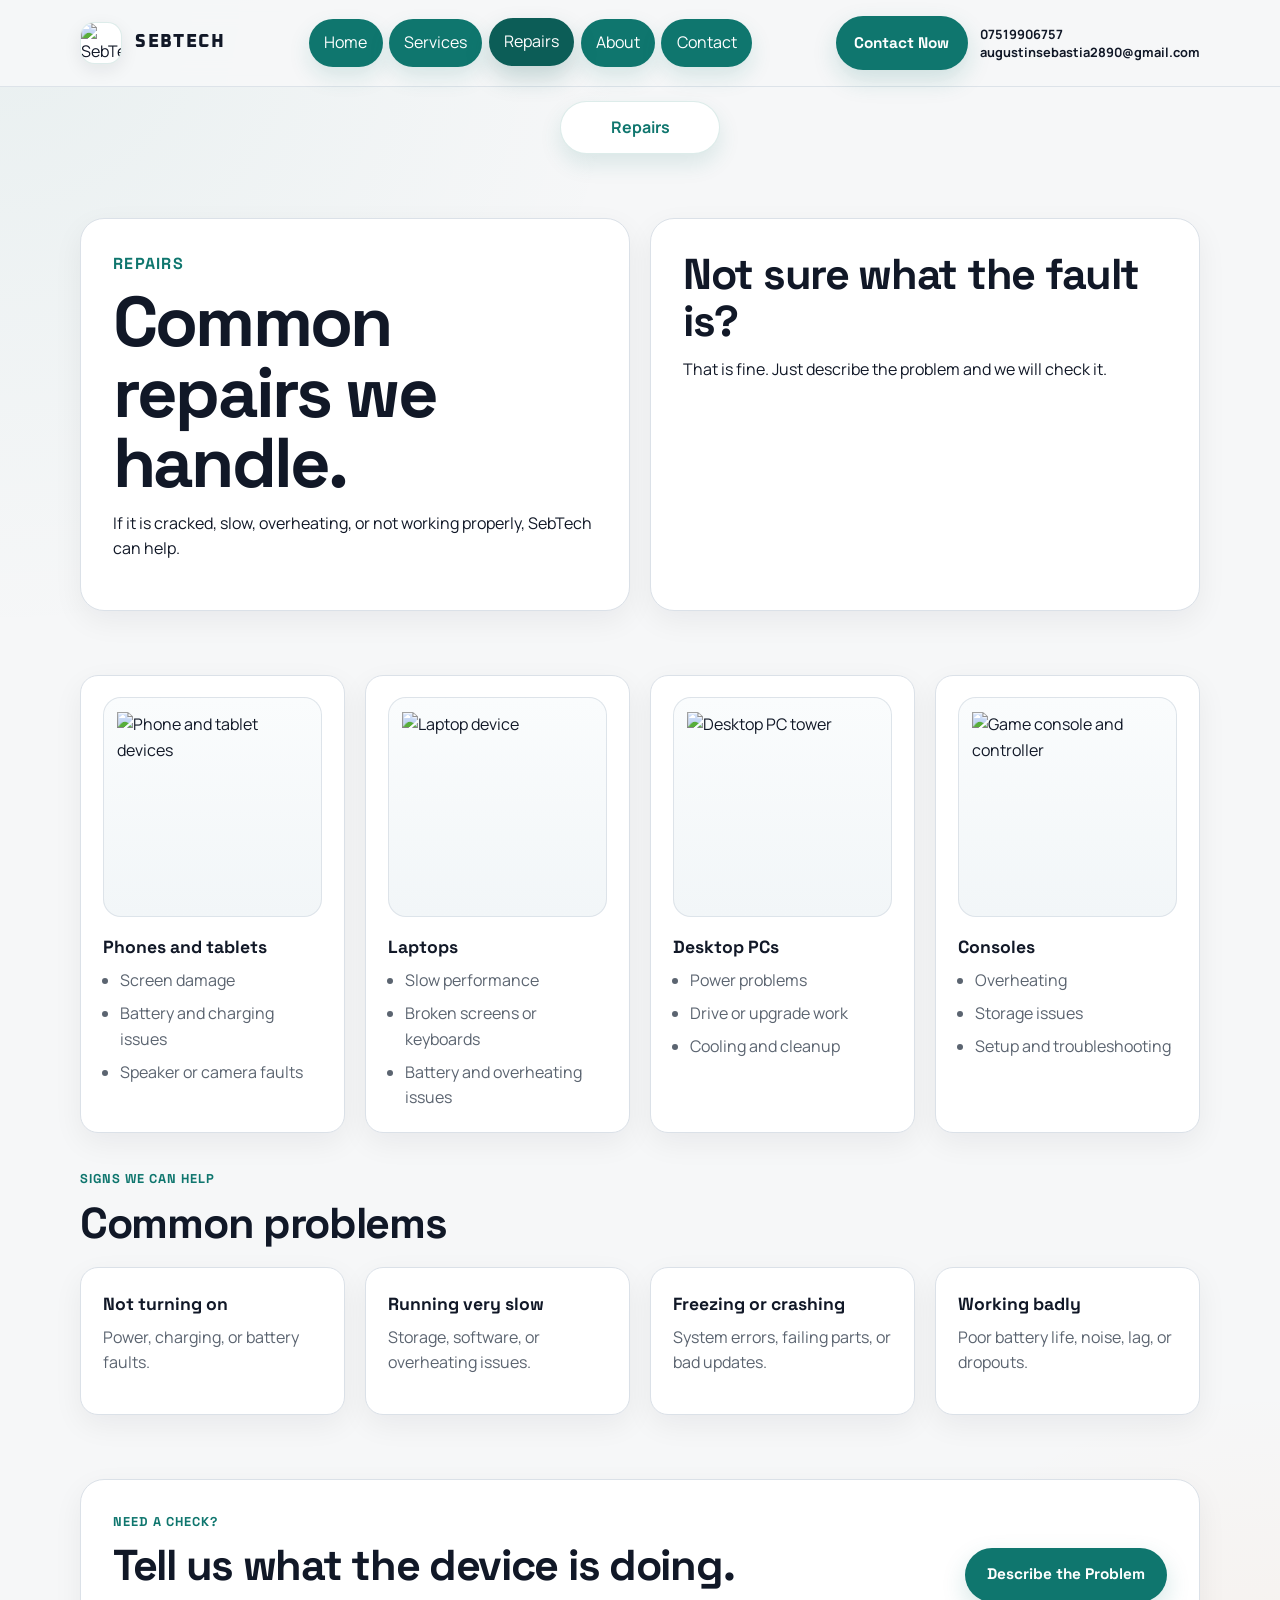
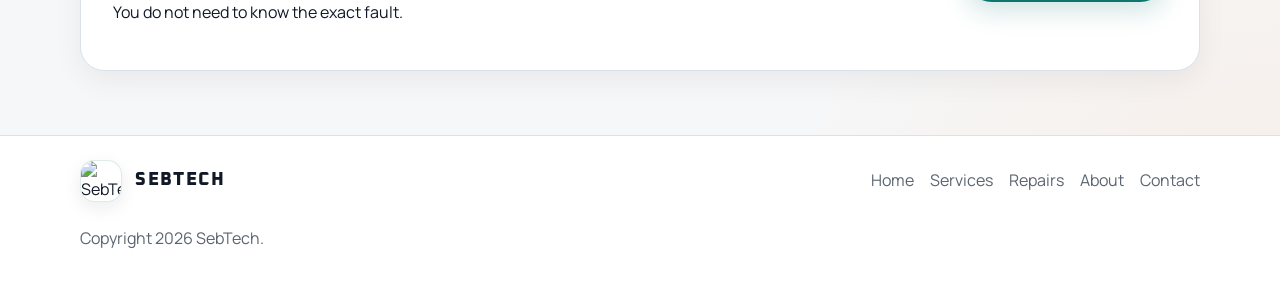
==== repairs.html @ c8111c4c "Add files via upload" ====
<!DOCTYPE html>
<html lang="en">
<head>
  <meta charset="UTF-8">
  <meta name="viewport" content="width=device-width, initial-scale=1.0">
  <title>Repairs | SebTech</title>
  <meta name="description" content="See the main device repairs SebTech can help with.">
  <link rel="preconnect" href="https://fonts.googleapis.com">
  <link rel="preconnect" href="https://fonts.gstatic.com" crossorigin>
  <link href="https://fonts.googleapis.com/css2?family=Manrope:wght@400;500;600;700;800&family=Oxanium:wght@600;700;800&family=Space+Grotesk:wght@500;700&display=swap" rel="stylesheet">
  <link rel="stylesheet" href="./styles.css">
</head>
<body data-page="repairs">
  <header class="site-header">
    <div class="container header-row">
      <a class="brand" href="index.html" aria-label="SebTech home">
        <span class="brand-mark"><img src="./assets/sebtech-logo.png" alt="SebTech logo"></span>
        <span class="brand-text">
          <strong>SebTech</strong>
        </span>
      </a>

      <button class="nav-toggle" type="button" aria-expanded="false" aria-label="Toggle navigation">
        <span></span>
        <span></span>
      </button>

      <nav class="site-nav" aria-label="Main navigation">
        <a href="index.html">Home</a>
        <a href="services.html">Services</a>
        <a href="repairs.html">Repairs</a>
        <a href="about.html">About</a>
        <a href="contact.html">Contact</a>
      </nav>

      <div class="header-actions hide-mobile">
        <a class="button button-small button-solid" href="contact.html#book">Contact Now</a>
        <a class="header-contact-inline" href="contact.html#book">
          <span>07519906757</span>
          <span>augustinsebastia2890@gmail.com</span>
        </a>
      </div>
    </div>
  </header>

  <main>
    <section class="page-hero">
      <div class="container page-hero-grid">
        <div class="page-copy reveal">
          <p class="eyebrow">Repairs</p>
          <h1>Common repairs we handle.</h1>
          <p>If it is cracked, slow, overheating, or not working properly, SebTech can help.</p>
        </div>
        <div class="hero-side-card reveal">
          <h2>Not sure what the fault is?</h2>
          <p>That is fine. Just describe the problem and we will check it.</p>
        </div>
      </div>
    </section>

    <section class="section">
      <div class="container repair-grid">
        <article class="repair-card reveal">
          <figure class="repair-media">
            <img src="./assets/repair-phone.png" alt="Phone and tablet devices">
          </figure>
          <h3>Phones and tablets</h3>
          <ul class="bullet-list">
            <li>Screen damage</li>
            <li>Battery and charging issues</li>
            <li>Speaker or camera faults</li>
          </ul>
        </article>
        <article class="repair-card reveal">
          <figure class="repair-media">
            <img src="./assets/repair-laptop.png" alt="Laptop device">
          </figure>
          <h3>Laptops</h3>
          <ul class="bullet-list">
            <li>Slow performance</li>
            <li>Broken screens or keyboards</li>
            <li>Battery and overheating issues</li>
          </ul>
        </article>
        <article class="repair-card reveal">
          <figure class="repair-media">
            <img src="./assets/repair-desktop.png" alt="Desktop PC tower">
          </figure>
          <h3>Desktop PCs</h3>
          <ul class="bullet-list">
            <li>Power problems</li>
            <li>Drive or upgrade work</li>
            <li>Cooling and cleanup</li>
          </ul>
        </article>
        <article class="repair-card reveal">
          <figure class="repair-media">
            <img src="./assets/repair-console.png" alt="Game console and controller">
          </figure>
          <h3>Consoles</h3>
          <ul class="bullet-list">
            <li>Overheating</li>
            <li>Storage issues</li>
            <li>Setup and troubleshooting</li>
          </ul>
        </article>
      </div>
    </section>

    <section class="section section-alt">
      <div class="container">
        <div class="section-heading reveal">
          <p class="eyebrow">Signs We Can Help</p>
          <h2>Common problems</h2>
        </div>

        <div class="card-grid three-up">
          <article class="info-card reveal">
            <h3>Not turning on</h3>
            <p>Power, charging, or battery faults.</p>
          </article>
          <article class="info-card reveal">
            <h3>Running very slow</h3>
            <p>Storage, software, or overheating issues.</p>
          </article>
          <article class="info-card reveal">
            <h3>Freezing or crashing</h3>
            <p>System errors, failing parts, or bad updates.</p>
          </article>
          <article class="info-card reveal">
            <h3>Working badly</h3>
            <p>Poor battery life, noise, lag, or dropouts.</p>
          </article>
        </div>
      </div>
    </section>

    <section class="section cta-section">
      <div class="container cta-card reveal">
        <div>
          <p class="eyebrow">Need A Check?</p>
          <h2>Tell us what the device is doing.</h2>
          <p>You do not need to know the exact fault.</p>
        </div>
        <a class="button button-solid" href="contact.html#book">Describe the Problem</a>
      </div>
    </section>
  </main>

  <footer class="site-footer">
    <div class="container footer-simple">
      <a class="brand footer-brand" href="index.html">
        <span class="brand-mark"><img src="./assets/sebtech-logo.png" alt="SebTech logo"></span>
        <span class="brand-text">
          <strong>SebTech</strong>
        </span>
      </a>

      <nav class="footer-nav" aria-label="Footer navigation">
        <a href="index.html">Home</a>
        <a href="services.html">Services</a>
        <a href="repairs.html">Repairs</a>
        <a href="about.html">About</a>
        <a href="contact.html">Contact</a>
      </nav>
    </div>
    <div class="container footer-bottom">
      <p>Copyright <span class="year"></span> SebTech.</p>
    </div>
  </footer>

  <script src="./script.js"></script>
</body>
</html>
---- styles.css ----
*,
*::before,
*::after {
  box-sizing: border-box;
}

:root {
  --bg: #f6f7f8;
  --surface: #ffffff;
  --surface-soft: #f1f5f9;
  --text: #111827;
  --muted: #5b6470;
  --line: #dbe1e8;
  --brand: #0f766e;
  --brand-soft: #e6f4f2;
  --accent: #ff7a18;
  --shadow: 0 10px 30px rgba(15, 23, 42, 0.06);
  --radius-lg: 24px;
  --radius-md: 18px;
  --radius-sm: 12px;
  --container: 1120px;
  --scroll-progress: 0;
}

html {
  scroll-behavior: smooth;
}

body {
  margin: 0;
  font-family: "Manrope", "Segoe UI", sans-serif;
  color: var(--text);
  background:
    radial-gradient(circle at top left, rgba(15, 118, 110, 0.06), transparent 28%),
    radial-gradient(circle at bottom right, rgba(255, 122, 24, 0.08), transparent 22%),
    var(--bg);
  line-height: 1.6;
}

.scroll-progress {
  position: fixed;
  inset: 0 auto auto 0;
  width: calc(var(--scroll-progress) * 100%);
  height: 3px;
  background: linear-gradient(90deg, var(--brand), var(--accent));
  z-index: 20;
  box-shadow: 0 0 18px rgba(15, 118, 110, 0.25);
}

a {
  color: inherit;
  text-decoration: none;
}

img {
  max-width: 100%;
  display: block;
}

p,
h1,
h2,
h3,
ul {
  margin-top: 0;
}

.container {
  width: min(var(--container), calc(100% - 2rem));
  margin: 0 auto;
}

.site-header {
  position: sticky;
  top: 0;
  z-index: 10;
  background: rgba(246, 247, 248, 0.95);
  backdrop-filter: blur(12px);
  border-bottom: 1px solid rgba(219, 225, 232, 0.9);
}

.header-row {
  display: grid;
  grid-template-columns: auto minmax(0, 1fr) auto;
  align-items: center;
  gap: 1.25rem;
  padding: 1rem 0;
}

.brand {
  display: inline-flex;
  align-items: center;
  gap: 0.85rem;
}

.brand-mark {
  width: 2.6rem;
  height: 2.6rem;
  display: grid;
  place-items: center;
  border-radius: 0.9rem;
  background: #fff;
  border: 1px solid rgba(15, 118, 110, 0.14);
  overflow: hidden;
  box-shadow: 0 6px 18px rgba(15, 23, 42, 0.08);
}

.brand-mark img {
  width: 100%;
  height: 100%;
  object-fit: cover;
  display: block;
}

.brand-text {
  display: flex;
  align-items: center;
  line-height: 1;
}

.brand-text strong,
h1,
h2,
h3,
.button,
.eyebrow,
.nav-toggle {
  font-family: "Space Grotesk", "Segoe UI", sans-serif;
}

.brand-text strong {
  font-family: "Oxanium", "Space Grotesk", "Segoe UI", sans-serif;
  font-size: 1.12rem;
  font-weight: 800;
  letter-spacing: 0.08em;
  text-transform: uppercase;
}

.site-nav {
  display: flex;
  justify-content: center;
  gap: 0.4rem;
  flex-wrap: wrap;
}

.footer-nav a {
  color: var(--muted);
  transition: color 180ms ease, background-color 180ms ease;
}

.site-nav a {
  display: inline-flex;
  align-items: center;
  justify-content: center;
  min-height: 2.75rem;
  padding: 0.7rem 0.95rem;
  border-radius: 999px;
  background: var(--brand);
  color: #fff;
  box-shadow: 0 10px 22px rgba(15, 118, 110, 0.14);
  transition: transform 180ms ease, box-shadow 180ms ease, background-color 180ms ease;
}

.site-nav a:hover,
.site-nav a:focus-visible,
.site-nav a[aria-current="page"] {
  color: #fff;
  background: #0c5d57;
  transform: translateY(-1px);
}

.site-nav a[aria-current="page"] {
  box-shadow: 0 12px 24px rgba(12, 93, 87, 0.22);
}

.header-actions {
  display: flex;
  align-items: center;
  gap: 0.75rem;
}

.header-contact-inline {
  display: flex;
  flex-direction: column;
  gap: 0.12rem;
}

.header-contact-inline {
  color: var(--text);
  font-size: 0.8rem;
  font-weight: 700;
  line-height: 1.25;
}

.header-contact-inline:hover,
.header-contact-inline:focus-visible {
  color: var(--brand);
}

.page-strip {
  padding: 0.9rem 0 0;
}

.page-switcher {
  display: flex;
  justify-content: center;
}

.page-current {
  min-height: 3rem;
  border-radius: 999px;
  box-shadow: 0 10px 22px rgba(15, 118, 110, 0.12);
}

.page-current {
  display: grid;
  place-items: center;
  min-width: 10rem;
  padding: 0.8rem 1.2rem;
  background: #fff;
  border: 1px solid rgba(15, 118, 110, 0.14);
  color: var(--brand);
  font-weight: 700;
}

.button {
  display: inline-flex;
  align-items: center;
  justify-content: center;
  min-height: 3.1rem;
  padding: 0.85rem 1.3rem;
  border-radius: 999px;
  border: 1px solid transparent;
  font-size: 0.96rem;
  font-weight: 700;
  position: relative;
  overflow: hidden;
  transition: transform 180ms ease, box-shadow 180ms ease, border-color 180ms ease, background-color 180ms ease;
}

.button::after {
  content: "";
  position: absolute;
  inset: 0;
  background: linear-gradient(120deg, transparent 25%, rgba(255, 255, 255, 0.34) 50%, transparent 75%);
  transform: translateX(-150%);
  transition: transform 520ms ease;
}

.button:hover,
.button:focus-visible {
  transform: translateY(-1px);
}

.button:hover::after,
.button:focus-visible::after {
  transform: translateX(150%);
}

.button-solid {
  background: var(--brand);
  color: #fff;
  box-shadow: 0 10px 24px rgba(15, 118, 110, 0.18);
}

.button-outline {
  background: var(--surface);
  color: var(--text);
  border-color: var(--line);
}

.button-small {
  min-height: 2.75rem;
  padding-inline: 1.1rem;
}

.button-row {
  display: flex;
  flex-wrap: wrap;
  gap: 0.85rem;
  margin: 1.5rem 0;
}

.button-row.center {
  justify-content: center;
}

.hero,
.page-hero {
  padding: 4rem 0 2rem;
}

.hero-grid,
.page-hero-grid,
.split-layout,
.contact-grid,
.card-grid,
.metric-grid,
.step-grid,
.repair-grid {
  display: grid;
  gap: 1.25rem;
}

.hero-grid,
.page-hero-grid,
.contact-grid,
.split-layout {
  grid-template-columns: repeat(2, minmax(0, 1fr));
}

.card-grid.three-up {
  grid-template-columns: repeat(auto-fit, minmax(220px, 1fr));
}

.metric-grid {
  grid-template-columns: repeat(auto-fit, minmax(150px, 1fr));
}

.step-grid {
  grid-template-columns: repeat(auto-fit, minmax(220px, 1fr));
}

.repair-grid {
  grid-template-columns: repeat(auto-fit, minmax(240px, 1fr));
}

.hero-copy,
.hero-panel,
.page-copy,
.hero-side-card,
.info-card,
.metric-card,
.step-card,
.repair-card,
.contact-card,
.booking-panel,
.callout,
.cta-card {
  background: var(--surface);
  border: 1px solid var(--line);
  border-radius: var(--radius-lg);
  box-shadow: var(--shadow);
}

.hero-copy,
.hero-panel,
.page-copy,
.hero-side-card,
.booking-panel {
  padding: 2rem;
}

.hero-copy {
  border-top: 4px solid var(--brand);
}

.hero-panel h2,
.hero-side-card h2,
.page-copy h1 {
  margin-bottom: 0.75rem;
}

.page-copy-wide {
  grid-column: 1 / -1;
  max-width: 46rem;
}

.quick-list {
  list-style: none;
  padding: 0;
  margin: 0;
  display: flex;
  flex-wrap: wrap;
  gap: 0.65rem;
}

.quick-list li {
  padding: 0.55rem 0.8rem;
  background: var(--surface-soft);
  border-radius: 999px;
  color: var(--text);
  font-size: 0.92rem;
  font-weight: 600;
  animation: chipFloat 5s ease-in-out infinite;
}

.quick-list li:nth-child(2) {
  animation-delay: 0.5s;
}

.quick-list li:nth-child(3) {
  animation-delay: 1s;
}

.quick-list li:nth-child(4) {
  animation-delay: 1.5s;
}

.section {
  padding: 2rem 0;
}

.section-alt {
  padding-top: 0;
}

.section-heading {
  max-width: 42rem;
  margin-bottom: 1.25rem;
}

.section-heading p:last-child,
.hero-text,
.metric-card span,
.info-card p,
.step-card p,
.repair-card li,
.contact-card p,
.form-note,
.callout span,
.footer-bottom p {
  color: var(--muted);
}

.form-note.is-success {
  color: var(--brand);
  font-weight: 700;
}

.eyebrow {
  display: inline-block;
  margin-bottom: 0.65rem;
  font-size: 0.8rem;
  font-weight: 700;
  letter-spacing: 0.08em;
  text-transform: uppercase;
  color: var(--brand);
}

h1 {
  font-size: clamp(2.5rem, 6vw, 4.4rem);
  line-height: 1;
  letter-spacing: -0.04em;
  margin-bottom: 0.9rem;
}

h2 {
  font-size: clamp(1.9rem, 4vw, 2.7rem);
  line-height: 1.08;
  letter-spacing: -0.03em;
  margin-bottom: 0.7rem;
}

h3 {
  font-size: 1.1rem;
  margin-bottom: 0.45rem;
}

.hero-text,
.page-copy p,
.hero-side-card p {
  font-size: 1rem;
}

.interactive-card {
  position: relative;
  overflow: hidden;
  isolation: isolate;
  transition: transform 220ms ease, box-shadow 220ms ease, border-color 220ms ease;
}

.interactive-card > * {
  position: relative;
  z-index: 1;
}

.interactive-card:hover,
.interactive-card:focus-within {
  transform: translateY(-6px);
  box-shadow: 0 20px 40px rgba(15, 23, 42, 0.1);
  border-color: rgba(15, 118, 110, 0.2);
}

.info-card,
.metric-card,
.step-card,
.repair-card,
.contact-card {
  padding: 1.35rem;
  border-radius: var(--radius-md);
}

.metric-card strong {
  display: block;
  margin-bottom: 0.35rem;
  font-size: 1rem;
}

.stacked-cards,
.contact-details {
  display: grid;
  gap: 1rem;
}

.step-card span {
  display: inline-grid;
  place-items: center;
  width: 2.25rem;
  height: 2.25rem;
  margin-bottom: 0.9rem;
  border-radius: 999px;
  background: var(--brand-soft);
  color: var(--brand);
  font-weight: 700;
}

.bullet-list {
  margin: 0;
  padding-left: 1.1rem;
  display: grid;
  gap: 0.45rem;
}

.repair-media {
  margin: 0 0 1rem;
  padding: 0.85rem;
  border-radius: var(--radius-md);
  background: linear-gradient(180deg, #fafcfd, #f2f6f8);
  border: 1px solid rgba(219, 225, 232, 0.9);
}

.repair-media img {
  width: 100%;
  aspect-ratio: 1 / 1;
  object-fit: contain;
}

.location-grid {
  display: grid;
  grid-template-columns: 1.2fr 0.8fr;
  gap: 1.25rem;
}

.map-card,
.location-card {
  background: var(--surface);
  border: 1px solid var(--line);
  border-radius: var(--radius-lg);
  box-shadow: var(--shadow);
}

.map-card {
  overflow: hidden;
  min-height: 24rem;
}

.map-frame {
  width: 100%;
  height: 100%;
  min-height: 24rem;
  border: 0;
}

.location-card {
  padding: 1.75rem;
}

.location-card p {
  color: var(--muted);
}

.location-card strong {
  color: var(--text);
}

.contact-section {
  padding-top: 0;
}

.callout {
  display: flex;
  gap: 0.65rem;
  align-items: start;
  padding: 1rem 1.1rem;
  border-radius: var(--radius-md);
  background: #fff8f2;
  border-color: #f4d8be;
}

.booking-panel {
  background: var(--surface);
}

form {
  display: grid;
  gap: 1rem;
}

.conditional-field[hidden] {
  display: none !important;
}

.field-row {
  display: grid;
  grid-template-columns: repeat(2, minmax(0, 1fr));
  gap: 1rem;
}

label {
  display: grid;
  gap: 0.45rem;
  font-weight: 700;
}

input,
select,
textarea {
  width: 100%;
  border: 1px solid var(--line);
  border-radius: var(--radius-sm);
  padding: 0.9rem 1rem;
  background: #fff;
  font: inherit;
  color: var(--text);
}

input:focus,
select:focus,
textarea:focus {
  outline: 2px solid rgba(15, 118, 110, 0.12);
  border-color: var(--brand);
}

.cta-section {
  padding-bottom: 4rem;
}

.cta-card {
  display: flex;
  align-items: center;
  justify-content: space-between;
  gap: 1rem;
  padding: 1.75rem 2rem;
  background: var(--surface);
}

.narrow {
  max-width: 42rem;
  text-align: center;
}

.page-hero-center {
  padding-bottom: 4rem;
}

.site-footer {
  border-top: 1px solid var(--line);
  background: #fff;
}

.footer-simple {
  display: flex;
  justify-content: space-between;
  align-items: center;
  gap: 1rem;
  padding: 1.5rem 0;
}

.footer-nav {
  display: flex;
  flex-wrap: wrap;
  justify-content: flex-end;
  gap: 1rem;
}

.footer-nav a:hover,
.footer-nav a:focus-visible {
  color: var(--text);
}

.footer-bottom {
  padding: 0 0 1.5rem;
}

.nav-toggle {
  display: none;
  width: 3rem;
  height: 3rem;
  border: 1px solid var(--line);
  border-radius: 0.9rem;
  background: var(--surface);
  padding: 0;
  place-items: center;
  cursor: pointer;
}

.nav-toggle span {
  display: block;
  width: 1.1rem;
  height: 2px;
  margin: 0.16rem auto;
  background: var(--text);
  transition: transform 180ms ease, opacity 180ms ease;
}

.hide-mobile {
  display: inline-flex;
}

.reveal {
  opacity: 0;
  transform: translateY(16px);
  transition: opacity 450ms ease, transform 450ms ease;
}

.reveal.is-visible {
  opacity: 1;
  transform: translateY(0);
}

@keyframes chipFloat {
  0%,
  100% {
    transform: translateY(0);
  }
  50% {
    transform: translateY(-4px);
  }
}

@media (prefers-reduced-motion: reduce) {
  html {
    scroll-behavior: auto;
  }

  *,
  *::before,
  *::after {
    animation: none !important;
    transition: none !important;
  }

  .reveal {
    opacity: 1;
    transform: none;
  }

  .quick-list li,
  .hero-copy,
  .hero-panel,
  .page-copy,
  .hero-side-card {
    animation: none !important;
  }
}

@media (max-width: 980px) {
  body {
    overflow-x: hidden;
  }

  .container {
    width: min(var(--container), calc(100% - 1.5rem));
  }

  .hero-grid,
  .page-hero-grid,
  .split-layout,
  .contact-grid,
  .location-grid {
    grid-template-columns: 1fr;
  }

  .hero-grid > *,
  .page-hero-grid > *,
  .split-layout > *,
  .contact-grid > * {
    min-width: 0;
  }

  .header-row {
    grid-template-columns: minmax(0, 1fr) auto;
    justify-content: space-between;
    row-gap: 0.85rem;
  }

  .brand {
    min-width: 0;
  }

  .nav-toggle {
    display: grid;
  }

  .site-nav {
    grid-column: 1 / -1;
    display: none;
    flex-direction: column;
    align-items: stretch;
    gap: 0.55rem;
    padding: 0.7rem;
    margin-top: 0.25rem;
    background: rgba(255, 255, 255, 0.95);
    border: 1px solid rgba(15, 118, 110, 0.14);
    border-radius: 1.25rem;
    box-shadow: 0 18px 35px rgba(15, 23, 42, 0.08);
  }

  .site-nav a {
    width: 100%;
    min-height: 3rem;
    min-width: 0;
  }

  body.nav-open .site-nav {
    display: flex;
  }

  body.nav-open .nav-toggle span:first-child {
    transform: translateY(5px) rotate(45deg);
  }

  body.nav-open .nav-toggle span:last-child {
    transform: translateY(-5px) rotate(-45deg);
  }

  .hide-mobile {
    display: none;
  }

  .footer-simple,
  .cta-card {
    flex-direction: column;
    align-items: flex-start;
  }

  .footer-nav {
    justify-content: flex-start;
  }

  .cta-card {
    padding: 1.5rem;
  }
}

@media (max-width: 720px) {
  .container {
    width: min(var(--container), calc(100% - 2rem));
  }

  .hero,
  .page-hero {
    padding: 2.6rem 0 1.5rem;
  }

  .site-header {
    background: rgba(246, 247, 248, 0.98);
    transition: transform 220ms ease, box-shadow 220ms ease;
  }

  .header-row {
    grid-template-columns: 1fr;
    align-items: stretch;
    gap: 0.6rem;
    padding: 0.8rem 0;
  }

  .brand {
    gap: 0.7rem;
    min-width: 0;
    justify-self: start;
  }

  .brand-mark {
    width: 2.35rem;
    height: 2.35rem;
    border-radius: 0.8rem;
  }

  .brand-text strong {
    font-size: 1rem;
    letter-spacing: 0.06em;
  }

  .nav-toggle {
    display: none;
  }

  .site-nav {
    grid-column: 1 / -1;
    width: 100%;
    display: grid;
    grid-template-columns: repeat(5, minmax(0, 1fr));
    gap: 0.35rem;
    overflow: visible;
    padding: 0;
    margin: 0;
    background: transparent;
    border: 0;
    border-radius: 0;
    box-shadow: none;
  }

  body.nav-open .site-nav {
    display: grid;
  }

  .site-nav a {
    width: 100%;
    min-width: 0;
    min-height: 2.2rem;
    padding: 0.42rem 0.2rem;
    white-space: normal;
    text-align: center;
    line-height: 1.15;
    font-size: 0.7rem;
    box-shadow: 0 7px 16px rgba(15, 118, 110, 0.1);
  }

  body.mobile-header-hidden .site-header {
    transform: translateY(calc(-100% - 0.35rem));
  }

  .page-strip {
    padding-top: 0.55rem;
  }

  .page-current {
    min-height: 2.75rem;
    min-width: 0;
    width: min(100%, 12rem);
    padding: 0.7rem 1rem;
    max-width: 100%;
    text-align: center;
  }

  .hero-copy,
  .hero-panel,
  .page-copy,
  .hero-side-card,
  .booking-panel {
    padding: 1.45rem;
  }

  .info-card,
  .metric-card,
  .step-card,
  .repair-card,
  .contact-card {
    padding: 1.2rem;
  }

  .button-row {
    gap: 0.7rem;
  }

  .button {
    text-align: center;
  }

  .button-row .button,
  .cta-card .button {
    width: 100%;
  }

  .quick-list {
    display: grid;
    grid-template-columns: repeat(2, minmax(0, 1fr));
    gap: 0.55rem;
  }

  .quick-list li {
    justify-content: center;
    text-align: center;
    min-width: 0;
  }

  .callout {
    flex-direction: column;
    gap: 0.35rem;
    padding: 0.95rem 1rem;
  }

  .field-row {
    grid-template-columns: 1fr;
  }

  input,
  select,
  textarea {
    font-size: 16px;
  }

  .contact-details {
    order: 2;
  }

  .booking-panel {
    order: 1;
  }

  .map-card,
  .map-frame {
    min-height: 18rem;
  }

  .footer-simple,
  .footer-bottom {
    align-items: center;
    text-align: center;
  }

  .footer-nav {
    width: 100%;
    justify-content: center;
  }

  h1 {
    font-size: clamp(2.2rem, 12vw, 3.4rem);
  }

  h2 {
    font-size: clamp(1.65rem, 7vw, 2.25rem);
  }

  body[data-page="repairs"] .page-hero {
    padding-bottom: 1rem;
  }

  body[data-page="repairs"] .section {
    padding: 1.35rem 0;
  }

  body[data-page="repairs"] .repair-grid,
  body[data-page="repairs"] .card-grid.three-up {
    grid-template-columns: repeat(2, minmax(0, 1fr));
    gap: 0.85rem;
  }

  body[data-page="repairs"] .repair-card,
  body[data-page="repairs"] .info-card {
    padding: 0.95rem;
  }

  body[data-page="repairs"] .repair-media {
    margin: 0 0 0.65rem;
    padding: 0.55rem;
  }

  body[data-page="repairs"] .repair-media img {
    aspect-ratio: 4 / 3;
  }

  body[data-page="repairs"] .repair-card h3,
  body[data-page="repairs"] .info-card h3 {
    font-size: 0.98rem;
    margin-bottom: 0.35rem;
  }

  body[data-page="repairs"] .bullet-list {
    gap: 0.25rem;
    padding-left: 0.95rem;
  }

  body[data-page="repairs"] .bullet-list li,
  body[data-page="repairs"] .info-card p {
    font-size: 0.85rem;
    line-height: 1.35;
  }
}

@media (max-width: 480px) {
  .container {
    width: min(var(--container), calc(100% - 1.5rem));
  }

  .site-nav a {
    min-height: 2.05rem;
    padding: 0.36rem 0.14rem;
    font-size: 0.63rem;
  }

  .button,
  .button-row .button {
    font-size: 0.94rem;
  }

  .hero-copy,
  .hero-panel,
  .page-copy,
  .hero-side-card,
  .booking-panel,
  .cta-card {
    padding: 1.1rem;
  }

  .info-card,
  .metric-card,
  .step-card,
  .repair-card,
  .contact-card,
  .location-card {
    padding: 1rem;
  }

  .quick-list {
    grid-template-columns: 1fr;
  }

  .page-current {
    width: 100%;
  }

  body[data-page="repairs"] .repair-grid,
  body[data-page="repairs"] .card-grid.three-up {
    gap: 0.7rem;
  }

  body[data-page="repairs"] .repair-card,
  body[data-page="repairs"] .info-card {
    padding: 0.85rem;
  }

  body[data-page="repairs"] .repair-card h3,
  body[data-page="repairs"] .info-card h3 {
    font-size: 0.92rem;
  }
}
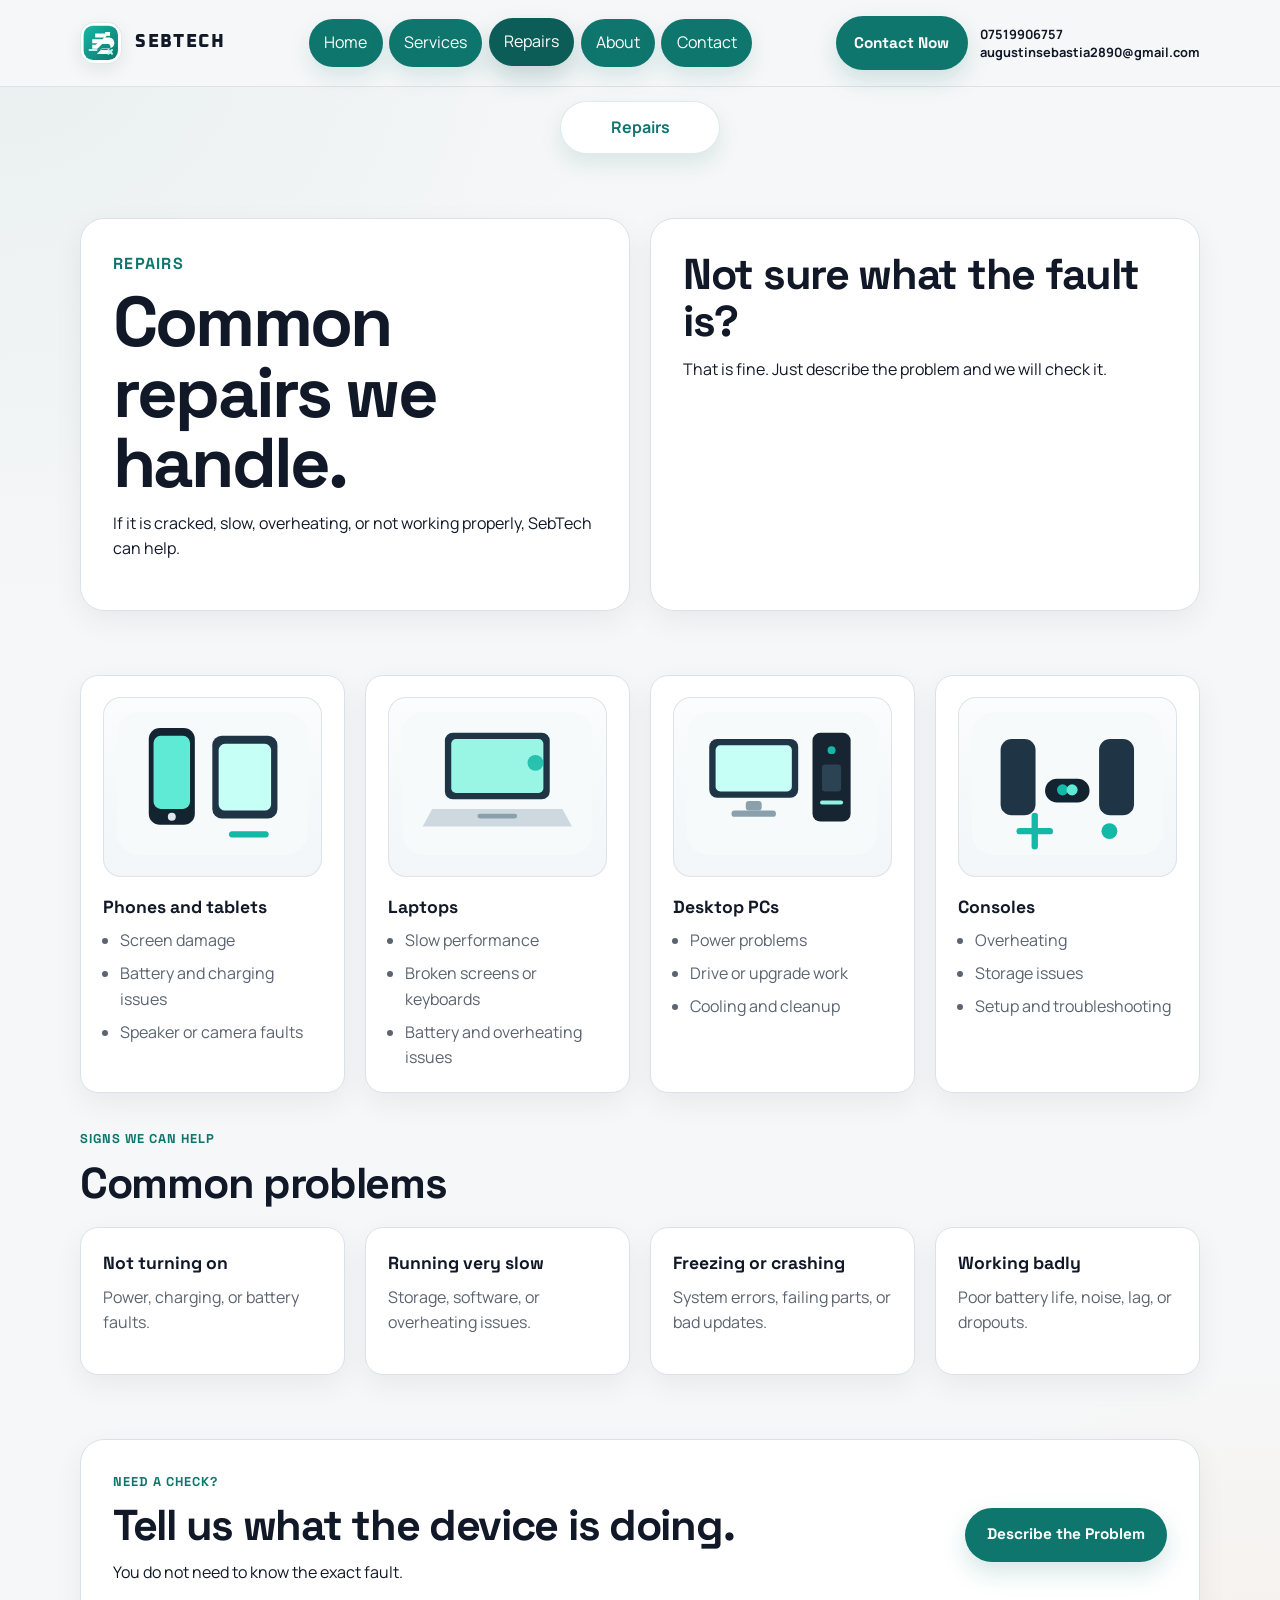
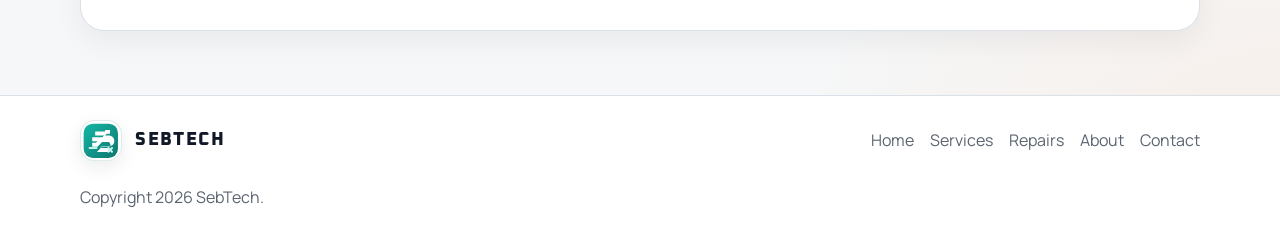
==== commit 90c43830: "Add files via upload" ====
--- a/repairs.html
+++ b/repairs.html
@@ -14,7 +14,7 @@
   <header class="site-header">
     <div class="container header-row">
       <a class="brand" href="index.html" aria-label="SebTech home">
-        <span class="brand-mark"><img src="./assets/sebtech-logo.png" alt="SebTech logo"></span>
+        <span class="brand-mark" aria-hidden="true"></span>
         <span class="brand-text">
           <strong>SebTech</strong>
         </span>
@@ -61,9 +61,7 @@
     <section class="section">
       <div class="container repair-grid">
         <article class="repair-card reveal">
-          <figure class="repair-media">
-            <img src="./assets/repair-phone.png" alt="Phone and tablet devices">
-          </figure>
+          <figure class="repair-media" data-device="phone"></figure>
           <h3>Phones and tablets</h3>
           <ul class="bullet-list">
             <li>Screen damage</li>
@@ -72,9 +70,7 @@
           </ul>
         </article>
         <article class="repair-card reveal">
-          <figure class="repair-media">
-            <img src="./assets/repair-laptop.png" alt="Laptop device">
-          </figure>
+          <figure class="repair-media" data-device="laptop"></figure>
           <h3>Laptops</h3>
           <ul class="bullet-list">
             <li>Slow performance</li>
@@ -83,9 +79,7 @@
           </ul>
         </article>
         <article class="repair-card reveal">
-          <figure class="repair-media">
-            <img src="./assets/repair-desktop.png" alt="Desktop PC tower">
-          </figure>
+          <figure class="repair-media" data-device="desktop"></figure>
           <h3>Desktop PCs</h3>
           <ul class="bullet-list">
             <li>Power problems</li>
@@ -94,9 +88,7 @@
           </ul>
         </article>
         <article class="repair-card reveal">
-          <figure class="repair-media">
-            <img src="./assets/repair-console.png" alt="Game console and controller">
-          </figure>
+          <figure class="repair-media" data-device="console"></figure>
           <h3>Consoles</h3>
           <ul class="bullet-list">
             <li>Overheating</li>
@@ -150,7 +142,7 @@
   <footer class="site-footer">
     <div class="container footer-simple">
       <a class="brand footer-brand" href="index.html">
-        <span class="brand-mark"><img src="./assets/sebtech-logo.png" alt="SebTech logo"></span>
+        <span class="brand-mark" aria-hidden="true"></span>
         <span class="brand-text">
           <strong>SebTech</strong>
         </span>
